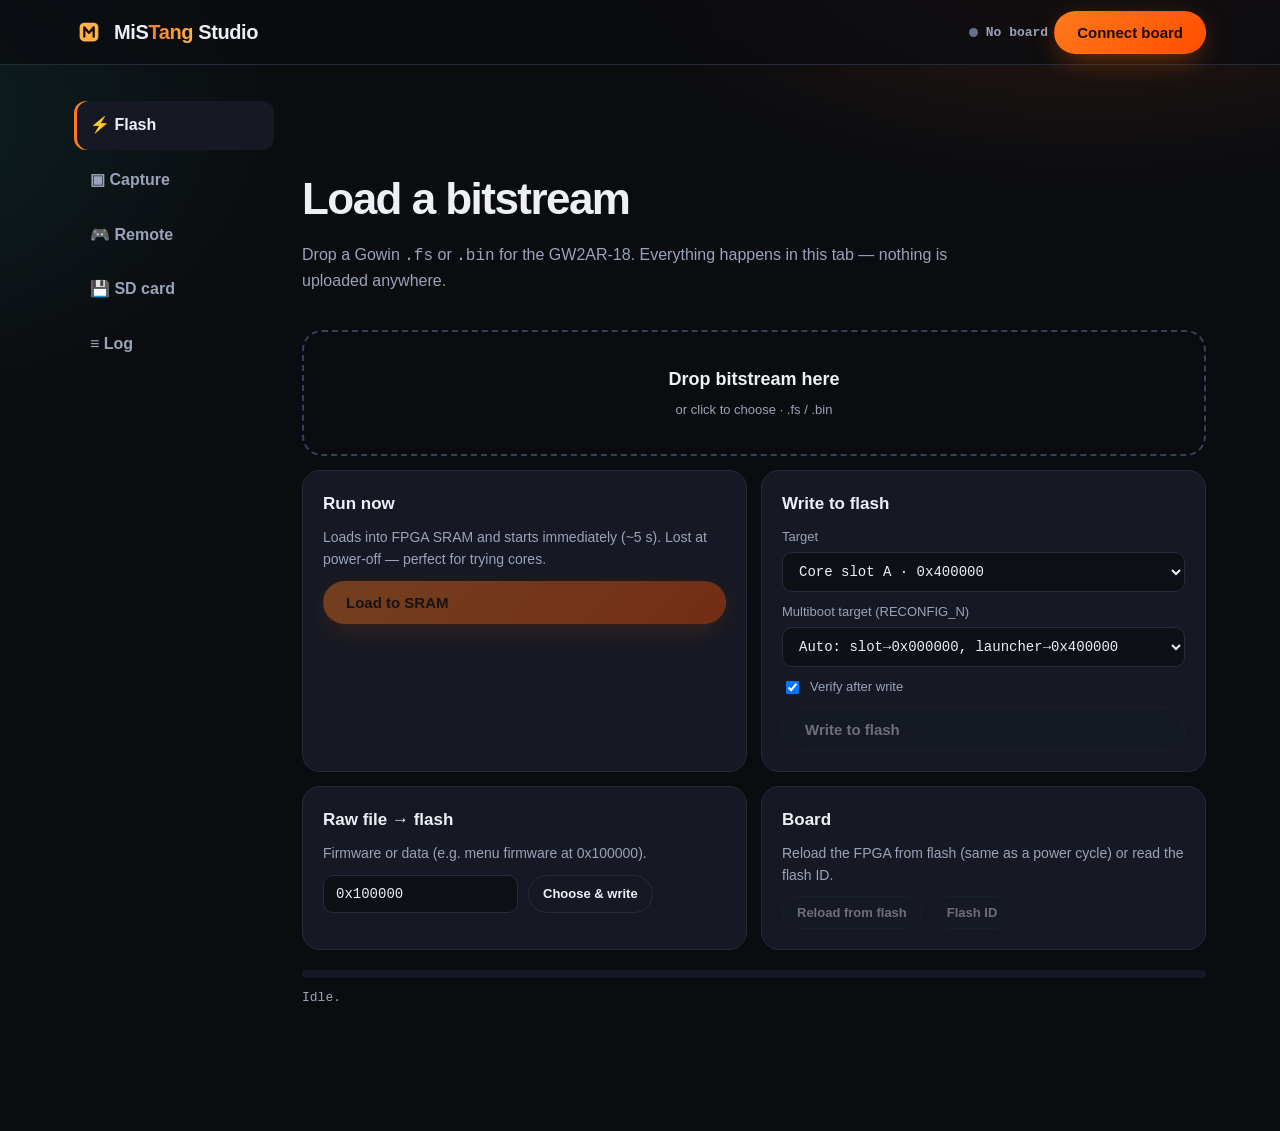
==== docs/studio/index.html @ 6971455e "Site (landing, catalog, how-it-works) and Web Studio (flash, capture, remote, SD prep)" ====
<!doctype html><html lang="en"><head><meta charset="utf-8"><meta name="viewport" content="width=device-width,initial-scale=1"><title>MiSTang Studio</title>
<link rel="stylesheet" href="../assets/site.css"><link rel="stylesheet" href="studio.css"></head><body>
<nav class="top"><div class="wrap"><a class="brand" href="../index.html"><svg viewBox="0 0 32 32" fill="none"><defs><linearGradient id="g" x1="0" y1="0" x2="32" y2="32"><stop stop-color="#ffb347"/><stop offset="1" stop-color="#ff4d00"/></linearGradient></defs><rect x="6" y="6" width="20" height="20" rx="5" fill="url(#g)"/><path d="M11 21V11l5 6 5-6v10" stroke="#190a00" stroke-width="2.4" stroke-linecap="round" stroke-linejoin="round"/></svg><span>MiS<b>Tang</b> Studio</span></a>
<div class="links"><span id="boardState" class="state"><i></i><span>No board</span></span><button id="connect" class="btn primary">Connect board</button></div></div></nav>
<main class="wrap studio">
<aside><button class="tab on" data-t="flash">⚡ Flash</button><button class="tab" data-t="capture">▣ Capture</button><button class="tab" data-t="remote">🎮 Remote</button><button class="tab" data-t="sd">💾 SD card</button><button class="tab" data-t="log">≡ Log</button>
<p class="hint" id="support"></p></aside>
<div class="panes">

<section id="flash" class="pane">
<h2>Load a bitstream</h2><p class="sub">Drop a Gowin <code>.fs</code> or <code>.bin</code> for the GW2AR-18. Everything happens in this tab — nothing is uploaded anywhere.</p>
<label id="drop" class="drop"><input id="file" type="file" accept=".fs,.bin" hidden><b>Drop bitstream here</b><span>or click to choose · .fs / .bin</span></label>
<div id="info" class="info" hidden></div>
<div class="grid2">
<div class="card"><h3>Run now</h3><p>Loads into FPGA SRAM and starts immediately (~5 s). Lost at power-off — perfect for trying cores.</p><button id="runSram" class="btn primary" disabled>Load to SRAM</button></div>
<div class="card"><h3>Write to flash</h3>
<label>Target<select id="target"><option value="0x000000">Launcher bitstream · 0x000000</option><option value="0x400000" selected>Core slot A · 0x400000</option><option value="0x500000">Core slot B · 0x500000</option><option value="custom">Custom offset…</option></select></label>
<label id="customWrap" hidden>Offset (hex)<input id="custom" value="0x600000"></label>
<label>Multiboot target (RECONFIG_N) <select id="mb"><option value="auto">Auto: slot→0x000000, launcher→0x400000</option><option value="keep">Keep as built</option></select></label>
<label class="chk"><input id="verify" type="checkbox" checked> Verify after write</label>
<button id="writeFlash" class="btn" disabled>Write to flash</button></div></div>
<div class="grid2"><div class="card"><h3>Raw file → flash</h3><p>Firmware or data (e.g. menu firmware at 0x100000).</p><div class="row"><input id="rawOff" value="0x100000"><label class="btn small"><input id="rawFile" type="file" hidden>Choose &amp; write</label></div></div>
<div class="card"><h3>Board</h3><p>Reload the FPGA from flash (same as a power cycle) or read the flash ID.</p><div class="row"><button id="reload" class="btn small" disabled>Reload from flash</button><button id="flashId" class="btn small" disabled>Flash ID</button></div></div></div>
<div class="progress"><div id="bar"></div></div><div id="status" class="mono status">Idle.</div>
</section>

<section id="capture" class="pane" hidden>
<h2>HDMI capture</h2><p class="sub">Use any UVC capture card (HDMI→USB) on the board's HDMI out. The picture is pixel-perfect, with optional CRT look, screenshots and recording.</p>
<div class="row"><select id="cams"></select><button id="camStart" class="btn primary">Start</button><button id="camShot" class="btn" disabled>PNG</button><button id="camRec" class="btn" disabled>● Rec</button><button id="camFs" class="btn" disabled>⛶</button></div>
<div class="row" style="margin-top:10px"><label class="chk"><input type="checkbox" id="crt"> CRT scanlines</label><label class="chk"><input type="checkbox" id="audio" checked> Audio</label><label>Scale <select id="scale"><option value="fit">Fit</option><option value="int">Integer</option></select></label><span id="camInfo" class="mono dim"></span></div>
<div id="stage" class="stage"><video id="video" autoplay muted playsinline></video><div class="scan" id="scan"></div><div class="empty" id="camEmpty">No signal. Pick your capture device and press Start.</div></div>
</section>

<section id="remote" class="pane" hidden>
<h2>USB remote</h2><p class="sub">Controls the board over its USB-UART (Web Serial, interface B) with the Open Pocket remote protocol.</p>
<div class="row"><button id="serConnect" class="btn">Connect serial</button><span id="serState" class="mono dim">disconnected</span></div>
<div class="pad" id="pad"><button data-k="U" class="u">▲</button><button data-k="L" class="l">◀</button><button data-k="R" class="r">▶</button><button data-k="D" class="d">▼</button>
<div class="ab"><button data-k="B">B</button><button data-k="A">A</button></div><div class="ss"><button data-k="S">SELECT</button><button data-k="T">START</button><button data-k="M">MENU</button></div></div>
<p class="hint">Keyboard: arrows · X = A · Z = B · Enter = Start · Backspace = Select · M = Menu.</p>
</section>

<section id="sd" class="pane" hidden>
<h2>Prepare SD card</h2><p class="sub">Writes the MiSTang folder layout to a mounted card and converts bitstreams so each core can return to the menu. Needs the File System Access API (Chrome / Edge).</p>
<div class="card"><h3>1 · Choose the card</h3><button id="sdPick" class="btn">Select SD root…</button> <span id="sdName" class="mono dim"></span></div>
<div class="card"><h3>2 · Add a core</h3><p>Uses the bitstream loaded in the Flash tab: header multiboot is rewritten to <b>0x000000</b> (back to launcher) and saved as <code>/MiSTang/cores/&lt;id&gt;.bin</code> + <code>.json</code>.</p>
<div class="row"><input id="coreId" placeholder="core id, e.g. nes"><input id="coreName" placeholder="Display name"><input id="coreExt" placeholder="ROM ext, e.g. nes,fds"></div><button id="sdAdd" class="btn primary" disabled style="margin-top:10px">Write core to SD</button></div>
<div class="card"><h3>3 · Folder layout</h3><button id="sdLayout" class="btn" disabled>Create folders</button><pre>MiSTang/
  cores/     *.bin + *.json      (patched bitstreams)
  games/     nes/ snes/ gb/ …    (your ROMs)
  saves/  bios/  screens/</pre></div>
</section>

<section id="log" class="pane" hidden><h2>Log</h2><pre id="logbox" class="logbox"></pre><button class="btn small" id="logClear">Clear</button></section>
</div></main>
<script type="module" src="app.mjs"></script></body></html>
---- docs/assets/site.css ----
:root{--bg:#0b0c10;--bg2:#12141b;--card:#161923;--line:#262b3a;--ink:#eef0f6;--dim:#9aa3b8;--mute:#667088;
--tang:#ff7a1a;--tang2:#ffb347;--teal:#2de2c5;--blue:#5b8cff;--bad:#ff5d6c;--ok:#3ddc84;
--r:18px;--mono:ui-monospace,"SF Mono",Menlo,Consolas,monospace;--sans:Inter,ui-sans-serif,-apple-system,"Segoe UI",Roboto,sans-serif}
*{box-sizing:border-box}html{scroll-behavior:smooth}
body{margin:0;background:var(--bg);color:var(--ink);font:16px/1.55 var(--sans);-webkit-font-smoothing:antialiased;
background-image:radial-gradient(900px 500px at 85% -10%,rgba(255,122,26,.16),transparent 60%),radial-gradient(700px 500px at -10% 10%,rgba(45,226,197,.10),transparent 60%)}
a{color:inherit;text-decoration:none}
.wrap{max-width:1180px;margin:0 auto;padding:0 24px}
nav.top{position:sticky;top:0;z-index:50;backdrop-filter:blur(14px);background:rgba(11,12,16,.72);border-bottom:1px solid var(--line)}
nav.top .wrap{display:flex;align-items:center;gap:28px;height:64px}
.brand{display:flex;align-items:center;gap:10px;font-weight:800;letter-spacing:-.02em;font-size:20px}
.brand svg{width:30px;height:30px}
.brand b{background:linear-gradient(90deg,var(--tang),var(--tang2));-webkit-background-clip:text;background-clip:text;color:transparent}
nav.top .links{display:flex;gap:6px;margin-left:auto;align-items:center}
nav.top .links a{padding:8px 14px;border-radius:999px;color:var(--dim);font-size:14px;font-weight:600}
nav.top .links a:hover,nav.top .links a.on{color:var(--ink);background:var(--card)}
.btn{display:inline-flex;align-items:center;gap:8px;padding:12px 22px;border-radius:999px;font-weight:700;font-size:15px;border:1px solid var(--line);background:var(--card);color:var(--ink);cursor:pointer;transition:.18s}
.btn:hover{border-color:var(--mute);transform:translateY(-1px)}
.btn.primary{background:linear-gradient(135deg,var(--tang),#ff4d00);border-color:transparent;color:#190a00;box-shadow:0 8px 30px -8px rgba(255,100,0,.6)}
.btn.primary:hover{box-shadow:0 12px 38px -8px rgba(255,100,0,.85)}
.btn:disabled{opacity:.4;pointer-events:none}
.hero{padding:96px 0 56px;text-align:left;position:relative}
.eyebrow{font:600 13px var(--mono);color:var(--teal);letter-spacing:.14em;text-transform:uppercase}
h1{font-size:clamp(44px,7vw,92px);line-height:.98;letter-spacing:-.045em;margin:18px 0 22px;font-weight:850}
h1 em{font-style:normal;background:linear-gradient(100deg,var(--tang) 10%,var(--tang2) 55%,var(--teal) 100%);-webkit-background-clip:text;background-clip:text;color:transparent}
.lead{font-size:clamp(18px,2vw,22px);color:var(--dim);max-width:720px}
.cta{display:flex;gap:12px;flex-wrap:wrap;margin-top:34px}
.stats{display:grid;grid-template-columns:repeat(auto-fit,minmax(170px,1fr));gap:14px;margin-top:56px}
.stat{border:1px solid var(--line);border-radius:var(--r);padding:18px 20px;background:linear-gradient(180deg,var(--card),transparent)}
.stat b{display:block;font-size:34px;letter-spacing:-.03em}.stat span{color:var(--dim);font-size:13px}
section{padding:64px 0}
h2{font-size:clamp(28px,4vw,44px);letter-spacing:-.035em;margin:0 0 10px}
.sub{color:var(--dim);max-width:680px;margin:0 0 36px}
.bento{display:grid;grid-template-columns:repeat(6,1fr);gap:16px}
.tile{grid-column:span 2;border:1px solid var(--line);background:var(--card);border-radius:var(--r);padding:26px;position:relative;overflow:hidden;transition:.2s}
.tile:hover{border-color:#3a4258;transform:translateY(-2px)}
.tile.w3{grid-column:span 3}.tile.w4{grid-column:span 4}
.tile h3{margin:14px 0 8px;font-size:20px;letter-spacing:-.02em}.tile p{margin:0;color:var(--dim);font-size:15px}
.ico{width:44px;height:44px;border-radius:13px;display:grid;place-items:center;background:rgba(255,122,26,.12);color:var(--tang);font-size:22px}
.ico.t{background:rgba(45,226,197,.12);color:var(--teal)}.ico.b{background:rgba(91,140,255,.14);color:var(--blue)}
@media(max-width:860px){.bento{grid-template-columns:1fr}.tile,.tile.w3,.tile.w4{grid-column:auto}nav.top .links a:not(.btn){display:none}}
.flow{display:grid;grid-template-columns:repeat(auto-fit,minmax(190px,1fr));gap:0;margin-top:28px}
.step{padding:22px;border:1px solid var(--line);background:var(--card);position:relative}
.step:first-child{border-radius:var(--r) 0 0 var(--r)}.step:last-child{border-radius:0 var(--r) var(--r) 0}
.step i{font:700 12px var(--mono);color:var(--tang);font-style:normal}.step h4{margin:8px 0 6px;font-size:17px}.step p{margin:0;color:var(--dim);font-size:14px}
.pill{display:inline-block;padding:3px 10px;border-radius:999px;font:700 11px var(--mono);letter-spacing:.06em;text-transform:uppercase}
.pill.proven{background:rgba(61,220,132,.14);color:var(--ok)}.pill.likely{background:rgba(45,226,197,.13);color:var(--teal)}
.pill.maybe{background:rgba(255,179,71,.14);color:var(--tang2)}.pill.no{background:rgba(255,93,108,.13);color:var(--bad)}
code,pre,.mono{font-family:var(--mono)}pre{background:#0a0b0f;border:1px solid var(--line);border-radius:14px;padding:18px;overflow:auto;font-size:13px;line-height:1.6;color:#cfd6ea}
table{border-collapse:collapse;width:100%;font-size:14px}th,td{text-align:left;padding:10px 12px;border-bottom:1px solid var(--line);vertical-align:top}th{color:var(--dim);font:600 12px var(--mono);letter-spacing:.08em;text-transform:uppercase}
footer{border-top:1px solid var(--line);padding:40px 0;color:var(--mute);font-size:14px;margin-top:40px}
footer .wrap{display:flex;gap:20px;flex-wrap:wrap;justify-content:space-between}
.chip{width:100%;max-width:520px;aspect-ratio:1.5;filter:drop-shadow(0 30px 60px rgba(255,100,0,.25))}
.glow{position:absolute;inset:auto -80px -120px auto;width:360px;height:360px;border-radius:50%;background:radial-gradient(circle,rgba(255,122,26,.25),transparent 70%);pointer-events:none}
.prose{max-width:800px}.prose h3{margin:36px 0 8px;font-size:22px;letter-spacing:-.02em}.prose p,.prose li{color:#c4cade}.prose a{color:var(--tang2);border-bottom:1px solid rgba(255,179,71,.35)}
.callout{border:1px solid var(--line);border-left:3px solid var(--tang);background:var(--card);border-radius:12px;padding:16px 20px;margin:20px 0;color:#c4cade}
.callout.ok{border-left-color:var(--ok)}.callout.bad{border-left-color:var(--bad)}
[hidden]{display:none!important}
---- docs/studio/studio.css ----
.studio{display:grid;grid-template-columns:200px 1fr;gap:28px;padding-top:36px;padding-bottom:60px;min-height:80vh}
aside{display:flex;flex-direction:column;gap:6px;position:sticky;top:90px;align-self:start}
.tab{all:unset;cursor:pointer;padding:12px 16px;border-radius:12px;color:var(--dim);font-weight:600}
.tab:hover{background:var(--card);color:var(--ink)}.tab.on{background:var(--card);color:var(--ink);box-shadow:inset 3px 0 0 var(--tang)}
.hint{color:var(--mute);font-size:13px}.dim{color:var(--mute)}
.state{display:flex;align-items:center;gap:8px;font:600 13px var(--mono);color:var(--dim)}.state i{width:9px;height:9px;border-radius:50%;background:var(--mute)}
.state.ok i{background:var(--ok);box-shadow:0 0 12px var(--ok)}
.pane h2{margin-top:0}.grid2{display:grid;grid-template-columns:1fr 1fr;gap:14px;margin-top:14px}
@media(max-width:900px){.studio{grid-template-columns:1fr}aside{flex-direction:row;overflow:auto;position:static}.grid2{grid-template-columns:1fr}}
.card{border:1px solid var(--line);background:var(--card);border-radius:var(--r);padding:20px;display:flex;flex-direction:column;gap:10px}
.card h3{margin:0;font-size:17px}.card p{margin:0;color:var(--dim);font-size:14px}
label{display:flex;flex-direction:column;gap:5px;font-size:13px;color:var(--dim)}label.chk{flex-direction:row;align-items:center;gap:8px}
input:not([type=checkbox]):not([type=file]),select{background:#0e1016;color:var(--ink);border:1px solid var(--line);border-radius:10px;padding:10px 12px;font:14px var(--mono)}
.row{display:flex;gap:10px;flex-wrap:wrap;align-items:center}.btn.small{padding:8px 14px;font-size:13px}
.drop{border:2px dashed #34405c;border-radius:20px;padding:34px;text-align:center;cursor:pointer;gap:6px;transition:.2s;color:var(--dim)}
.drop b{color:var(--ink);font-size:18px}.drop.over,.drop:hover{border-color:var(--tang);background:rgba(255,122,26,.06)}
.info{display:flex;gap:10px;flex-wrap:wrap;margin:14px 0}.info span{font:12px var(--mono);padding:6px 12px;border-radius:999px;background:var(--card);border:1px solid var(--line)}
.info span.warn{color:var(--tang2)}
.progress{height:8px;background:var(--card);border-radius:99px;margin-top:20px;overflow:hidden}.progress div{height:100%;width:0;background:linear-gradient(90deg,var(--tang),var(--teal));transition:width .15s}
.status{margin-top:10px;font-size:13px;color:var(--dim)}.status.err{color:var(--bad)}.status.ok{color:var(--ok)}
.stage{position:relative;background:#000;border:1px solid var(--line);border-radius:20px;margin-top:16px;aspect-ratio:3/2;overflow:hidden;display:grid;place-items:center}
.stage video{width:100%;height:100%;object-fit:contain;image-rendering:pixelated;background:#000}.stage.int video{object-fit:none}
.scan{position:absolute;inset:0;pointer-events:none;display:none;background:repeating-linear-gradient(0deg,rgba(0,0,0,.28) 0 1px,transparent 1px 3px);mix-blend-mode:multiply;box-shadow:inset 0 0 120px rgba(0,0,0,.55)}
.stage.crt .scan{display:block}.empty{position:absolute;color:var(--mute)}
.pad{display:grid;grid-template-columns:repeat(3,64px) 40px 64px 64px;grid-template-areas:". u . . . ." "l . r . b a" ". d . . . ." "ss ss ss ss ss ss";gap:10px;margin:26px 0;align-items:center}
.pad button{all:unset;cursor:pointer;background:var(--card);border:1px solid var(--line);border-radius:14px;padding:16px 0;text-align:center;font-weight:700;user-select:none}
.pad button:active,.pad button.down{background:var(--tang);color:#190a00}
.pad .u{grid-area:u}.pad .l{grid-area:l}.pad .r{grid-area:r}.pad .d{grid-area:d}
.ab{display:contents}.ab button:first-child{grid-area:b}.ab button:last-child{grid-area:a}
.ss{grid-area:ss;display:flex;gap:10px}.ss button{padding:12px 16px;font-size:12px;flex:1}
.logbox{max-height:60vh;min-height:200px}
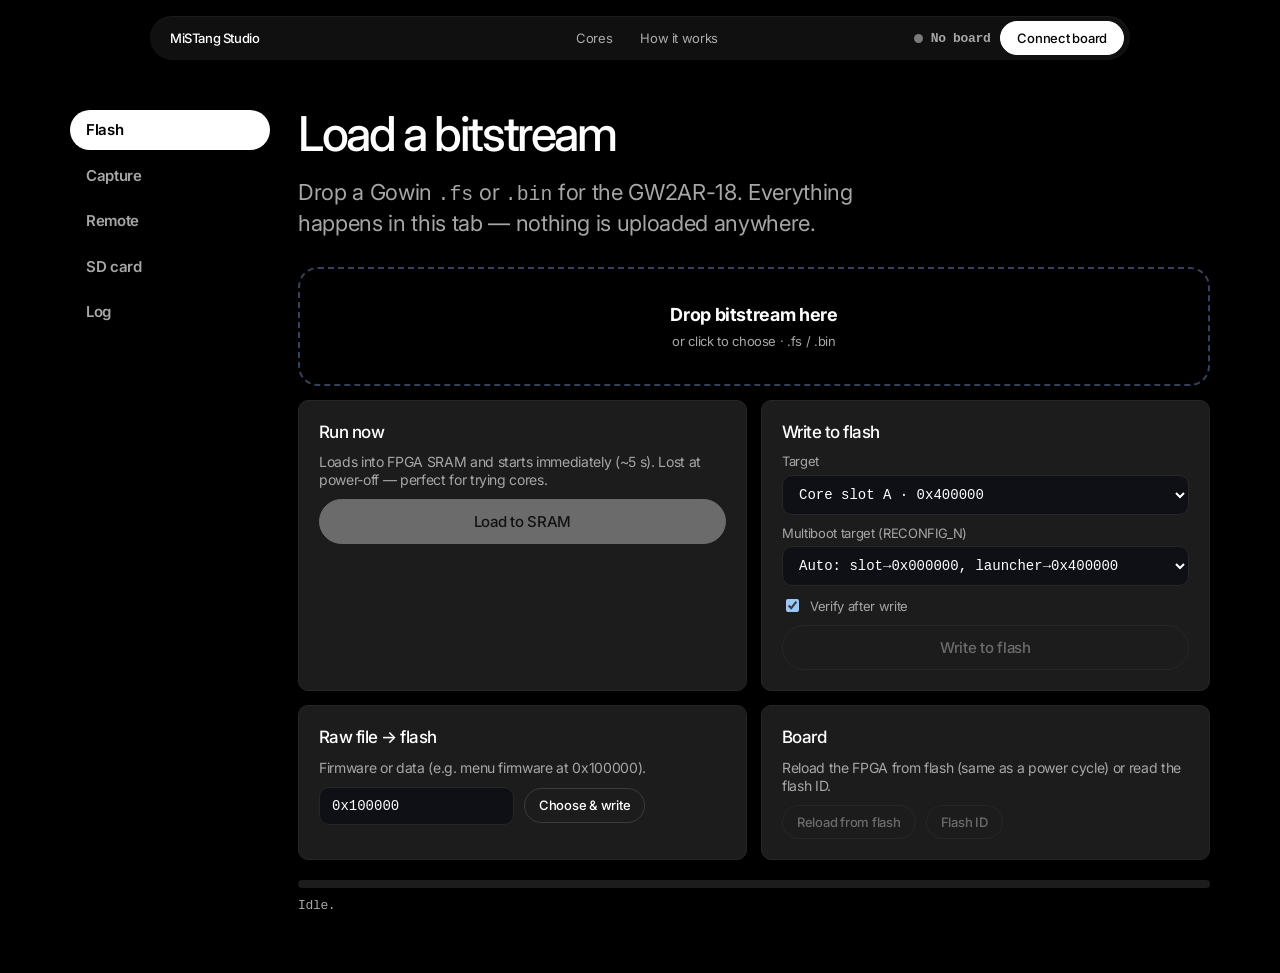
==== commit f3da5387: "Redesign site in the Open Pocket visual language; button reconfig test script" ====
--- a/docs/studio/index.html
+++ b/docs/studio/index.html
@@ -1,9 +1,8 @@
 <!doctype html><html lang="en"><head><meta charset="utf-8"><meta name="viewport" content="width=device-width,initial-scale=1"><title>MiSTang Studio</title>
-<link rel="stylesheet" href="../assets/site.css"><link rel="stylesheet" href="studio.css"></head><body>
-<nav class="top"><div class="wrap"><a class="brand" href="../index.html"><svg viewBox="0 0 32 32" fill="none"><defs><linearGradient id="g" x1="0" y1="0" x2="32" y2="32"><stop stop-color="#ffb347"/><stop offset="1" stop-color="#ff4d00"/></linearGradient></defs><rect x="6" y="6" width="20" height="20" rx="5" fill="url(#g)"/><path d="M11 21V11l5 6 5-6v10" stroke="#190a00" stroke-width="2.4" stroke-linecap="round" stroke-linejoin="round"/></svg><span>MiS<b>Tang</b> Studio</span></a>
-<div class="links"><span id="boardState" class="state"><i></i><span>No board</span></span><button id="connect" class="btn primary">Connect board</button></div></div></nav>
+<link rel="stylesheet" href="../assets/site.css"><link href="https://fonts.googleapis.com/css2?family=Inter:wght@400;500&display=swap" rel="stylesheet"><link rel="stylesheet" href="studio.css"></head><body>
+<nav class="top"><a class="brand" href="../index.html">MiSTang Studio</a><div class="links"><a href="../cores.html">Cores</a><a href="../how.html">How it works</a></div><span style="justify-self:end;display:flex;gap:10px;align-items:center"><span id="boardState" class="state"><i></i><span>No board</span></span><button id="connect" class="btn solid" style="padding:8px 16px;font-size:13px">Connect board</button></span></nav>
 <main class="wrap studio">
-<aside><button class="tab on" data-t="flash">⚡ Flash</button><button class="tab" data-t="capture">▣ Capture</button><button class="tab" data-t="remote">🎮 Remote</button><button class="tab" data-t="sd">💾 SD card</button><button class="tab" data-t="log">≡ Log</button>
+<aside><button class="tab on" data-t="flash">Flash</button><button class="tab" data-t="capture">Capture</button><button class="tab" data-t="remote">Remote</button><button class="tab" data-t="sd">SD card</button><button class="tab" data-t="log">Log</button>
 <p class="hint" id="support"></p></aside>
 <div class="panes">
 
@@ -26,7 +25,7 @@
 
 <section id="capture" class="pane" hidden>
 <h2>HDMI capture</h2><p class="sub">Use any UVC capture card (HDMI→USB) on the board's HDMI out. The picture is pixel-perfect, with optional CRT look, screenshots and recording.</p>
-<div class="row"><select id="cams"></select><button id="camStart" class="btn primary">Start</button><button id="camShot" class="btn" disabled>PNG</button><button id="camRec" class="btn" disabled>● Rec</button><button id="camFs" class="btn" disabled>⛶</button></div>
+<div class="row"><select id="cams"></select><button id="camStart" class="btn primary">Start</button><button id="camShot" class="btn" disabled>PNG</button><button id="camRec" class="btn" disabled>Record</button><button id="camFs" class="btn" disabled>Fullscreen</button></div>
 <div class="row" style="margin-top:10px"><label class="chk"><input type="checkbox" id="crt"> CRT scanlines</label><label class="chk"><input type="checkbox" id="audio" checked> Audio</label><label>Scale <select id="scale"><option value="fit">Fit</option><option value="int">Integer</option></select></label><span id="camInfo" class="mono dim"></span></div>
 <div id="stage" class="stage"><video id="video" autoplay muted playsinline></video><div class="scan" id="scan"></div><div class="empty" id="camEmpty">No signal. Pick your capture device and press Start.</div></div>
 </section>
--- a/docs/assets/site.css
+++ b/docs/assets/site.css
@@ -1,58 +1,54 @@
-:root{--bg:#0b0c10;--bg2:#12141b;--card:#161923;--line:#262b3a;--ink:#eef0f6;--dim:#9aa3b8;--mute:#667088;
---tang:#ff7a1a;--tang2:#ffb347;--teal:#2de2c5;--blue:#5b8cff;--bad:#ff5d6c;--ok:#3ddc84;
---r:18px;--mono:ui-monospace,"SF Mono",Menlo,Consolas,monospace;--sans:Inter,ui-sans-serif,-apple-system,"Segoe UI",Roboto,sans-serif}
+/* MiSTang: same achromatic language as Open Pocket — white on black, black on warm grey, tight grotesk,
+   floating frosted nav pill, outlined pill buttons, one dot-matrix accent. */
+:root{color-scheme:dark;--ink:#000;--graphite:#1c1c1c;--steel:#7a7a7a;--pewter:#a6a6a6;--ash:#b8b8b8;--mist:#ededed;--paper:#fff;--hair:#262626;
+--sans:"Graphik",Inter,"Segoe UI",system-ui,sans-serif;--mono:ui-monospace,"SF Mono",Menlo,Consolas,monospace;
+/* aliases used by the Studio stylesheet */
+--bg:var(--ink);--card:var(--graphite);--line:var(--hair);--dim:var(--pewter);--mute:var(--steel);--tang:#fff;--tang2:#ededed;--teal:#fff;--bad:#ff6b6b;--ok:#7be3a4;--r:10px}
 *{box-sizing:border-box}html{scroll-behavior:smooth}
-body{margin:0;background:var(--bg);color:var(--ink);font:16px/1.55 var(--sans);-webkit-font-smoothing:antialiased;
-background-image:radial-gradient(900px 500px at 85% -10%,rgba(255,122,26,.16),transparent 60%),radial-gradient(700px 500px at -10% 10%,rgba(45,226,197,.10),transparent 60%)}
-a{color:inherit;text-decoration:none}
-.wrap{max-width:1180px;margin:0 auto;padding:0 24px}
-nav.top{position:sticky;top:0;z-index:50;backdrop-filter:blur(14px);background:rgba(11,12,16,.72);border-bottom:1px solid var(--line)}
-nav.top .wrap{display:flex;align-items:center;gap:28px;height:64px}
-.brand{display:flex;align-items:center;gap:10px;font-weight:800;letter-spacing:-.02em;font-size:20px}
-.brand svg{width:30px;height:30px}
-.brand b{background:linear-gradient(90deg,var(--tang),var(--tang2));-webkit-background-clip:text;background-clip:text;color:transparent}
-nav.top .links{display:flex;gap:6px;margin-left:auto;align-items:center}
-nav.top .links a{padding:8px 14px;border-radius:999px;color:var(--dim);font-size:14px;font-weight:600}
-nav.top .links a:hover,nav.top .links a.on{color:var(--ink);background:var(--card)}
-.btn{display:inline-flex;align-items:center;gap:8px;padding:12px 22px;border-radius:999px;font-weight:700;font-size:15px;border:1px solid var(--line);background:var(--card);color:var(--ink);cursor:pointer;transition:.18s}
-.btn:hover{border-color:var(--mute);transform:translateY(-1px)}
-.btn.primary{background:linear-gradient(135deg,var(--tang),#ff4d00);border-color:transparent;color:#190a00;box-shadow:0 8px 30px -8px rgba(255,100,0,.6)}
-.btn.primary:hover{box-shadow:0 12px 38px -8px rgba(255,100,0,.85)}
-.btn:disabled{opacity:.4;pointer-events:none}
-.hero{padding:96px 0 56px;text-align:left;position:relative}
-.eyebrow{font:600 13px var(--mono);color:var(--teal);letter-spacing:.14em;text-transform:uppercase}
-h1{font-size:clamp(44px,7vw,92px);line-height:.98;letter-spacing:-.045em;margin:18px 0 22px;font-weight:850}
-h1 em{font-style:normal;background:linear-gradient(100deg,var(--tang) 10%,var(--tang2) 55%,var(--teal) 100%);-webkit-background-clip:text;background-clip:text;color:transparent}
-.lead{font-size:clamp(18px,2vw,22px);color:var(--dim);max-width:720px}
-.cta{display:flex;gap:12px;flex-wrap:wrap;margin-top:34px}
-.stats{display:grid;grid-template-columns:repeat(auto-fit,minmax(170px,1fr));gap:14px;margin-top:56px}
-.stat{border:1px solid var(--line);border-radius:var(--r);padding:18px 20px;background:linear-gradient(180deg,var(--card),transparent)}
-.stat b{display:block;font-size:34px;letter-spacing:-.03em}.stat span{color:var(--dim);font-size:13px}
-section{padding:64px 0}
-h2{font-size:clamp(28px,4vw,44px);letter-spacing:-.035em;margin:0 0 10px}
-.sub{color:var(--dim);max-width:680px;margin:0 0 36px}
-.bento{display:grid;grid-template-columns:repeat(6,1fr);gap:16px}
-.tile{grid-column:span 2;border:1px solid var(--line);background:var(--card);border-radius:var(--r);padding:26px;position:relative;overflow:hidden;transition:.2s}
-.tile:hover{border-color:#3a4258;transform:translateY(-2px)}
-.tile.w3{grid-column:span 3}.tile.w4{grid-column:span 4}
-.tile h3{margin:14px 0 8px;font-size:20px;letter-spacing:-.02em}.tile p{margin:0;color:var(--dim);font-size:15px}
-.ico{width:44px;height:44px;border-radius:13px;display:grid;place-items:center;background:rgba(255,122,26,.12);color:var(--tang);font-size:22px}
-.ico.t{background:rgba(45,226,197,.12);color:var(--teal)}.ico.b{background:rgba(91,140,255,.14);color:var(--blue)}
-@media(max-width:860px){.bento{grid-template-columns:1fr}.tile,.tile.w3,.tile.w4{grid-column:auto}nav.top .links a:not(.btn){display:none}}
-.flow{display:grid;grid-template-columns:repeat(auto-fit,minmax(190px,1fr));gap:0;margin-top:28px}
-.step{padding:22px;border:1px solid var(--line);background:var(--card);position:relative}
-.step:first-child{border-radius:var(--r) 0 0 var(--r)}.step:last-child{border-radius:0 var(--r) var(--r) 0}
-.step i{font:700 12px var(--mono);color:var(--tang);font-style:normal}.step h4{margin:8px 0 6px;font-size:17px}.step p{margin:0;color:var(--dim);font-size:14px}
-.pill{display:inline-block;padding:3px 10px;border-radius:999px;font:700 11px var(--mono);letter-spacing:.06em;text-transform:uppercase}
-.pill.proven{background:rgba(61,220,132,.14);color:var(--ok)}.pill.likely{background:rgba(45,226,197,.13);color:var(--teal)}
-.pill.maybe{background:rgba(255,179,71,.14);color:var(--tang2)}.pill.no{background:rgba(255,93,108,.13);color:var(--bad)}
-code,pre,.mono{font-family:var(--mono)}pre{background:#0a0b0f;border:1px solid var(--line);border-radius:14px;padding:18px;overflow:auto;font-size:13px;line-height:1.6;color:#cfd6ea}
-table{border-collapse:collapse;width:100%;font-size:14px}th,td{text-align:left;padding:10px 12px;border-bottom:1px solid var(--line);vertical-align:top}th{color:var(--dim);font:600 12px var(--mono);letter-spacing:.08em;text-transform:uppercase}
-footer{border-top:1px solid var(--line);padding:40px 0;color:var(--mute);font-size:14px;margin-top:40px}
+body{margin:0;background:var(--ink);color:var(--paper);font:400 17px/1.3 var(--sans);letter-spacing:-.02em;-webkit-font-smoothing:antialiased;overflow-x:hidden}
+a{color:inherit}.wrap{max-width:1180px;margin:0 auto;padding:0 20px}
+nav.top{position:fixed;top:16px;left:50%;transform:translateX(-50%);z-index:20;width:min(980px,calc(100% - 24px));display:grid;grid-template-columns:1fr auto 1fr;align-items:center;padding:5px 6px 5px 20px;border-radius:1000px;background:rgba(30,30,30,.55);backdrop-filter:blur(18px) saturate(1.4);-webkit-backdrop-filter:blur(18px) saturate(1.4);box-shadow:0 1px 0 rgba(255,255,255,.05) inset,0 8px 32px rgba(0,0,0,.35);font-size:13px}
+nav.top .brand{font-weight:500;text-decoration:none;letter-spacing:-.03em}
+nav.top .links{display:flex;gap:2px}nav.top .links a{padding:8px 13px;border-radius:1000px;color:rgba(255,255,255,.65);text-decoration:none}
+nav.top .links a:hover,nav.top .links a.on{color:#fff}nav.top .links a.on{background:rgba(255,255,255,.1)}
+nav.top .gh{justify-self:end;padding:8px 16px;border-radius:1000px;background:var(--paper);color:var(--ink);text-decoration:none;font-weight:500}
+nav.top .gh+.gh{margin-left:0}
+@media(max-width:760px){nav.top .links{display:none}nav.top{grid-template-columns:1fr auto}}
+section{padding:120px 0}section.light{background:var(--mist);color:var(--graphite)}
+.eyebrow{font-size:13px;color:var(--steel);margin:0 0 13px;letter-spacing:-.01em;font-family:var(--sans);text-transform:none}
+h1{font-size:clamp(54px,9vw,112px);line-height:1.02;font-weight:500;letter-spacing:-.055em;margin:60px auto;padding:0 20px;text-align:center}
+h2{font-size:clamp(38px,5.4vw,60px);line-height:1;font-weight:500;letter-spacing:-.05em;margin:0 0 20px}
+h3{font-size:18px;font-weight:500;letter-spacing:-.03em;margin:0 0 6px}
+.lead{font-size:clamp(18px,2vw,22px);line-height:1.3;color:var(--pewter);max-width:640px;letter-spacing:-.03em}
+.sub{font-size:clamp(18px,2vw,22px);color:var(--pewter);max-width:640px;margin:0 0 30px}
+.light .lead,.light .muted{color:var(--steel)}.muted{color:var(--steel);font-size:15px;line-height:1.35}
+.hero{min-height:min(100vh,900px);display:flex;flex-direction:column;justify-content:center;padding-top:130px;text-align:center}
+.hero .lead{margin:26px auto 40px}
+.lcd{display:inline-block;font-family:VT323,monospace;font-size:22px;letter-spacing:.04em;padding:5px 12px;border-radius:10px;background:#0d0d0d;color:#fff;margin-bottom:26px;box-shadow:0 0 0 1px var(--hair) inset}
+.btns{display:flex;gap:10px;justify-content:center;flex-wrap:wrap}
+.btn{display:inline-block;padding:12px 24px;border-radius:100px;font-size:15px;font-weight:500;text-decoration:none;border:1px solid #3c3c3c;background:transparent;color:inherit;cursor:pointer;font-family:var(--sans);letter-spacing:-.02em;transition:background .15s,color .15s}
+.btn:hover{background:#242424}.btn.primary,.btn.solid{background:var(--paper);color:var(--ink);border-color:var(--paper)}.btn.primary:hover,.btn.solid:hover{background:var(--mist)}
+.light .btn{border-color:#999}.light .btn:hover{background:var(--graphite);color:var(--paper)}
+.btn:disabled{opacity:.35;pointer-events:none}
+.split{display:grid;grid-template-columns:1fr 1fr;gap:60px;align-items:center}
+@media(max-width:860px){.split{grid-template-columns:1fr;gap:40px}}
+.grid3{display:grid;grid-template-columns:repeat(3,1fr);gap:30px;margin-top:60px}.grid4{display:grid;grid-template-columns:repeat(4,1fr);gap:30px;margin-top:60px}
+@media(max-width:900px){.grid3,.grid4{grid-template-columns:1fr 1fr}}@media(max-width:560px){.grid3,.grid4{grid-template-columns:1fr}}
+.feat{border-top:1px solid var(--hair);padding-top:18px}.light .feat{border-top-color:var(--ash)}.feat p{margin:0;color:var(--steel);font-size:15px;line-height:1.35}
+.big-num{font-size:60px;font-weight:500;letter-spacing:-.05em;line-height:1}
+.caption{margin-top:10px;font-size:13px;color:var(--steel)}
+table{width:100%;border-collapse:collapse;font-size:15px}th,td{text-align:left;padding:12px 16px 12px 0;border-bottom:1px solid var(--hair);vertical-align:top}th{font-weight:500;color:var(--steel);font-size:13px}
+.light th,.light td{border-bottom-color:var(--ash)}
+pre{background:var(--graphite);color:var(--ash);border-radius:10px;padding:22px;overflow-x:auto;font:13px/1.6 var(--mono);letter-spacing:0;margin:0}
+code{font-family:var(--mono);font-size:.9em;letter-spacing:0}.mono{font-family:var(--mono)}
+.doclinks{display:grid;grid-template-columns:repeat(3,1fr);gap:0 30px;margin-top:50px}@media(max-width:760px){.doclinks{grid-template-columns:1fr}}
+.doclinks a{display:flex;justify-content:space-between;padding:20px 0;border-bottom:1px solid var(--hair);text-decoration:none;font-size:18px;letter-spacing:-.03em}
+.doclinks a span{color:var(--steel)}.doclinks a:hover span{color:var(--paper)}
+footer{padding:60px 0 80px;color:var(--steel);font-size:13px;line-height:1.5;border-top:1px solid var(--hair)}footer a{color:var(--pewter)}
 footer .wrap{display:flex;gap:20px;flex-wrap:wrap;justify-content:space-between}
-.chip{width:100%;max-width:520px;aspect-ratio:1.5;filter:drop-shadow(0 30px 60px rgba(255,100,0,.25))}
-.glow{position:absolute;inset:auto -80px -120px auto;width:360px;height:360px;border-radius:50%;background:radial-gradient(circle,rgba(255,122,26,.25),transparent 70%);pointer-events:none}
-.prose{max-width:800px}.prose h3{margin:36px 0 8px;font-size:22px;letter-spacing:-.02em}.prose p,.prose li{color:#c4cade}.prose a{color:var(--tang2);border-bottom:1px solid rgba(255,179,71,.35)}
-.callout{border:1px solid var(--line);border-left:3px solid var(--tang);background:var(--card);border-radius:12px;padding:16px 20px;margin:20px 0;color:#c4cade}
-.callout.ok{border-left-color:var(--ok)}.callout.bad{border-left-color:var(--bad)}
+.pill{display:inline-block;padding:2px 9px;border-radius:100px;font-size:11px;border:1px solid #3c3c3c;color:var(--pewter);letter-spacing:0}
+.pill.proven{color:#000;background:#fff;border-color:#fff}.pill.likely{color:#fff;border-color:#777}.pill.maybe{color:var(--pewter)}.pill.no{color:var(--steel);border-style:dashed}
+.callout{border-top:1px solid var(--hair);border-bottom:1px solid var(--hair);padding:18px 0;margin:24px 0;color:var(--pewter);font-size:15px}
+.prose{max-width:800px}.prose h3{margin:44px 0 10px;font-size:24px;letter-spacing:-.04em}.prose p,.prose li{color:var(--pewter);font-size:16px;line-height:1.4}.prose a{color:#fff;text-decoration-color:#555}
+.page{padding:140px 0 80px}.page h1{text-align:left;margin:0 0 20px;font-size:clamp(44px,6vw,72px);padding:0}
 [hidden]{display:none!important}
--- a/docs/studio/studio.css
+++ b/docs/studio/studio.css
@@ -1,22 +1,22 @@
-.studio{display:grid;grid-template-columns:200px 1fr;gap:28px;padding-top:36px;padding-bottom:60px;min-height:80vh}
+.studio{display:grid;grid-template-columns:200px 1fr;gap:28px;padding-top:110px;padding-bottom:60px;min-height:80vh}
 aside{display:flex;flex-direction:column;gap:6px;position:sticky;top:90px;align-self:start}
-.tab{all:unset;cursor:pointer;padding:12px 16px;border-radius:12px;color:var(--dim);font-weight:600}
-.tab:hover{background:var(--card);color:var(--ink)}.tab.on{background:var(--card);color:var(--ink);box-shadow:inset 3px 0 0 var(--tang)}
+.tab{all:unset;cursor:pointer;padding:10px 16px;border-radius:100px;font-size:15px;color:var(--dim);font-weight:600}
+.tab:hover{background:var(--card);color:#fff}.tab.on{background:#fff;color:#000}
 .hint{color:var(--mute);font-size:13px}.dim{color:var(--mute)}
 .state{display:flex;align-items:center;gap:8px;font:600 13px var(--mono);color:var(--dim)}.state i{width:9px;height:9px;border-radius:50%;background:var(--mute)}
 .state.ok i{background:var(--ok);box-shadow:0 0 12px var(--ok)}
-.pane h2{margin-top:0}.grid2{display:grid;grid-template-columns:1fr 1fr;gap:14px;margin-top:14px}
+.pane h2{margin-top:0;font-size:clamp(34px,4vw,48px)}.grid2{display:grid;grid-template-columns:1fr 1fr;gap:14px;margin-top:14px}
 @media(max-width:900px){.studio{grid-template-columns:1fr}aside{flex-direction:row;overflow:auto;position:static}.grid2{grid-template-columns:1fr}}
 .card{border:1px solid var(--line);background:var(--card);border-radius:var(--r);padding:20px;display:flex;flex-direction:column;gap:10px}
 .card h3{margin:0;font-size:17px}.card p{margin:0;color:var(--dim);font-size:14px}
 label{display:flex;flex-direction:column;gap:5px;font-size:13px;color:var(--dim)}label.chk{flex-direction:row;align-items:center;gap:8px}
-input:not([type=checkbox]):not([type=file]),select{background:#0e1016;color:var(--ink);border:1px solid var(--line);border-radius:10px;padding:10px 12px;font:14px var(--mono)}
+input:not([type=checkbox]):not([type=file]),select{background:#0e1016;color:#fff;border:1px solid var(--line);border-radius:10px;padding:10px 12px;font:14px var(--mono)}
 .row{display:flex;gap:10px;flex-wrap:wrap;align-items:center}.btn.small{padding:8px 14px;font-size:13px}
 .drop{border:2px dashed #34405c;border-radius:20px;padding:34px;text-align:center;cursor:pointer;gap:6px;transition:.2s;color:var(--dim)}
-.drop b{color:var(--ink);font-size:18px}.drop.over,.drop:hover{border-color:var(--tang);background:rgba(255,122,26,.06)}
+.drop b{color:#fff;font-size:18px}.drop.over,.drop:hover{border-color:var(--tang);background:rgba(255,255,255,.04)}
 .info{display:flex;gap:10px;flex-wrap:wrap;margin:14px 0}.info span{font:12px var(--mono);padding:6px 12px;border-radius:999px;background:var(--card);border:1px solid var(--line)}
 .info span.warn{color:var(--tang2)}
-.progress{height:8px;background:var(--card);border-radius:99px;margin-top:20px;overflow:hidden}.progress div{height:100%;width:0;background:linear-gradient(90deg,var(--tang),var(--teal));transition:width .15s}
+.progress{height:8px;background:var(--card);border-radius:99px;margin-top:20px;overflow:hidden}.progress div{height:100%;width:0;background:#fff;transition:width .15s}
 .status{margin-top:10px;font-size:13px;color:var(--dim)}.status.err{color:var(--bad)}.status.ok{color:var(--ok)}
 .stage{position:relative;background:#000;border:1px solid var(--line);border-radius:20px;margin-top:16px;aspect-ratio:3/2;overflow:hidden;display:grid;place-items:center}
 .stage video{width:100%;height:100%;object-fit:contain;image-rendering:pixelated;background:#000}.stage.int video{object-fit:none}
@@ -29,3 +29,6 @@
 .ab{display:contents}.ab button:first-child{grid-area:b}.ab button:last-child{grid-area:a}
 .ss{grid-area:ss;display:flex;gap:10px}.ss button{padding:12px 16px;font-size:12px;flex:1}
 .logbox{max-height:60vh;min-height:200px}
+
+.card{border-radius:10px}.state.ok i{box-shadow:none}.pad button:active,.pad button.down{background:#fff;color:#000}
+.pane{padding:0}.studio{align-items:start}
